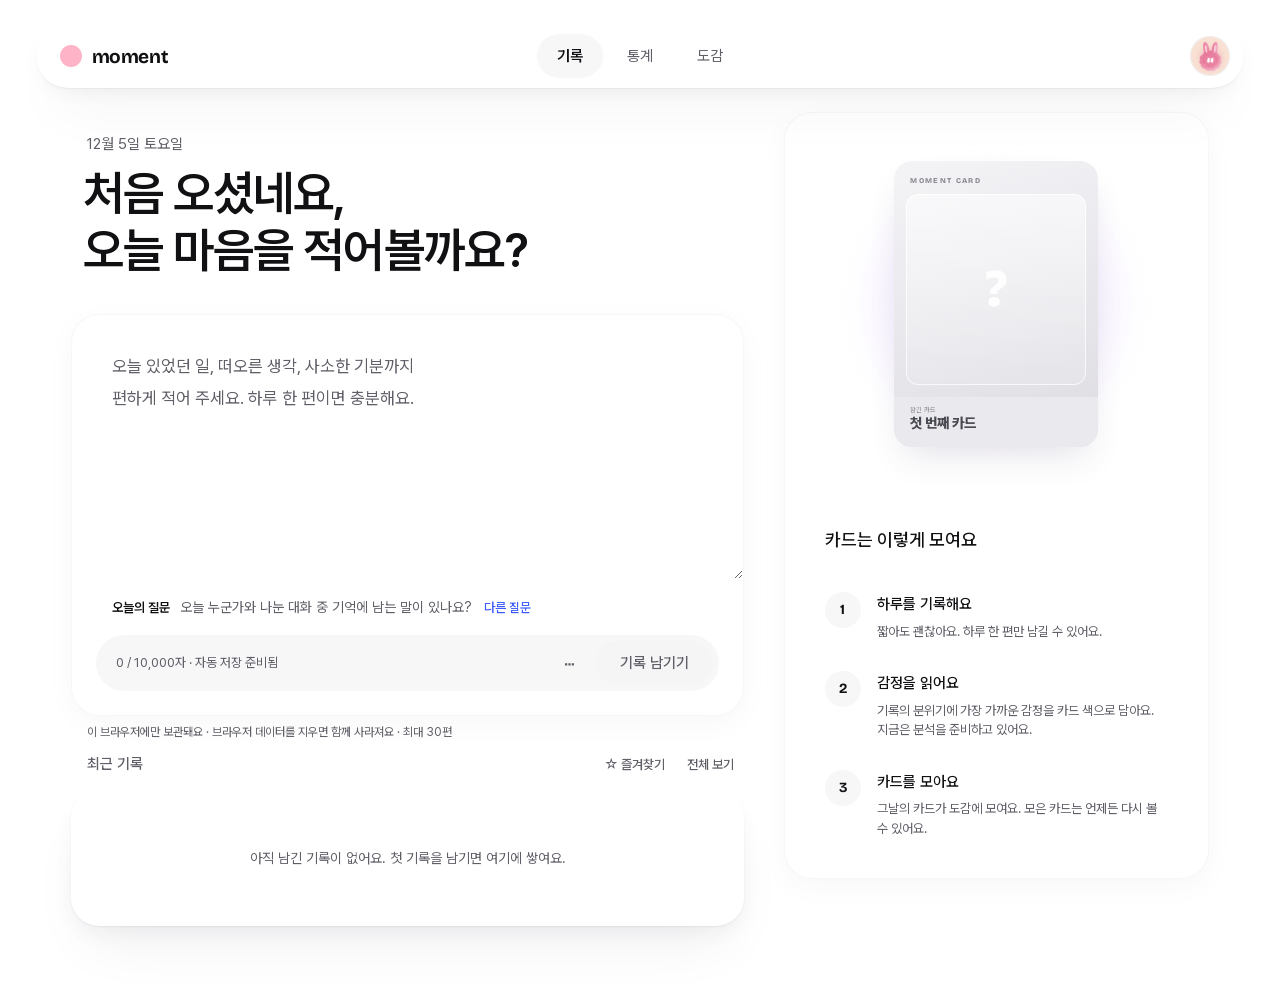
==== frontend/index.html @ 7b9e0612 "fix(frontend): show an analyzed card for today in demo data Today's demo record is 기쁨 3단계 so the rec" ====
<!doctype html>
<html lang="ko">
  <head>
    <meta charset="utf-8" />
    <meta name="viewport" content="width=device-width, initial-scale=1, viewport-fit=cover" />
    <meta name="theme-color" content="#FFF9DB" />
    <meta name="description" content="오늘의 작은 기록, 나만의 모먼트 카드" />
    <title>오늘의 모먼트</title>
    <script>
      /* Generated. Edit design/tokens/*.json. */
window.CardexDesignThemes = [{"id":"clean","name":"클린 화이트","description":"흰 바탕과 연회색 카드 · 또렷한 기본 테마","scheme":"light","colors":["#ffffff","#ffffff","#111114","#5f5f68","#3b5bfd","#ffffff","#f7f7f8","#f0f0f2"]},{"id":"night","name":"나이트","description":"코코아빛 밤 · 눈이 편한 다크","scheme":"dark","colors":["#211a16","#2c241f","#f2e8db","#b4a595","#d9a86c","#211a16","#382d27","#3a2f28"]},{"id":"blossom","name":"블러썸","description":"벚꽃빛 분홍과 장밋빛 포인트","scheme":"light","colors":["#fff6f6","#ffffff","#3a2a2e","#7b646a","#ae5b6e","#ffffff","#fbe9ec","#f6e1e5"]},{"id":"sage","name":"세이지","description":"차분한 풀빛 초록","scheme":"light","colors":["#f5f7f1","#ffffff","#263028","#606d62","#5a7d5d","#ffffff","#e9eee2","#e3e9dc"]},{"id":"mist","name":"미스트","description":"푸른빛 연회색 + 눈송이 · 첫눈","scheme":"light","colors":["#f4f7fb","#ffffff","#1f2a37","#5f6b7a","#5875ad","#ffffff","#e8eef6","#e2e8f1"]},{"id":"warm","name":"웜 페이퍼","description":"따뜻한 종이빛 크림","scheme":"light","colors":["#fbf7f2","#ffffff","#2b2623","#726a64","#a5606f","#ffffff","#f4eee7","#efe8e0"]},{"id":"grid","name":"모눈 다이어리","description":"모눈종이 + 줄노트 + 형광펜","scheme":"light","colors":["#faf9f5","#ffffff","#2b2a27","#6e6c65","#a9624f","#ffffff","#f3f1eb","#e8e4da"]},{"id":"candy","name":"캔디 스트라이프","description":"파스텔 줄무늬 + 별","scheme":"light","colors":["#fff7c4","#ffffff","#2e3440","#676e7c","#ab577b","#ffffff","#fff0f5","#f3edf2"]},{"id":"tearoom","name":"티룸","description":"발레코어 + 십자수 포인트 · 어두운 방 + 핑크 박스","scheme":"light","colors":["#2a2427","#f7f1ec","#3a2f31","#726266","#87616f","#ffffff","#eee5df","#eae0da"]},{"id":"glass","name":"프로스티드 글래스","description":"아이보리 + 피치·민트 빛 번짐 · 유리 패널","scheme":"light","colors":["#f3f3ec","#ffffff","#26302d","#5e6964","#9b685c","#ffffff","#ffffff","#ffffff"]}];

/* Display preferences only; runs before the first paint. */
(() => {
  "use strict";
  const themes = Object.freeze(window.CardexDesignThemes.map(Object.freeze));
  const prefix="moment-card:diary-simple-v3:", modeKey=prefix+"color-scheme", themeKey=prefix+"appearance";
  // Soft UI v1.1 (2026-11-20): one picker, each theme carries its own light/dark scheme.
  // Saved IDs from the previous 11-theme set move to the closest new theme.
  const LEGACY = Object.freeze({paper:"warm",retro:"warm",sunset:"warm",editorial:"clean",aurora:"glass",lemon:"candy",forest:"sage",starlight:"night",doodle:"grid"});
  const DEFAULT = "clean";
  const validTheme=v=>themes.some(t=>t.id===v);
  const migrate=v=>validTheme(v)?v:(validTheme(LEGACY[v])?LEGACY[v]:DEFAULT);
  const read=k=>{try{return localStorage.getItem(k);}catch{return null;}};
  function persist(k,v){try{localStorage.setItem(k,v);}catch{/* Selection still works for this session. */}}
  // Card effects are always on (product decision 2026-11-19); the old card-motion key is ignored.
  const motion="on";
  const stored=read(themeKey);
  let theme=migrate(stored);
  if (stored && stored!==theme) persist(themeKey,theme);
  const scheme=()=>themes.find(t=>t.id===theme).scheme;
  function sync(){
    document.querySelectorAll('[name="appearance"]').forEach(c=>c.checked=c.value===theme);
  }
  function apply(){
    const resolved=scheme(), root=document.documentElement;
    root.dataset.appearance=theme;
    root.dataset.theme=resolved;
    root.dataset.motion=motion;
    root.style.colorScheme=resolved;
    document.querySelector('meta[name="theme-color"]')?.setAttribute("content",themes.find(t=>t.id===theme).colors[0]);
    sync();window.dispatchEvent(new Event("cardex-theme-change"));
  }
  function setTheme(v){if(validTheme(v)){theme=v;persist(themeKey,v);apply();}}
  // Kept for callers of the old API: the scheme now follows the theme, and card effects stay on.
  function set(){}
  function setMotion(){}
  window.CardexTheme=Object.freeze({themes,legacy:LEGACY,defaultTheme:DEFAULT,migrate,sync,set,setTheme,setMotion,getMotion:()=>motion,getTheme:()=>theme,getPreference:scheme,getResolvedMode:()=>document.documentElement.dataset.theme});
  // The old light/dark preference is no longer read.
  try{localStorage.removeItem(modeKey);}catch{/* Nothing to clean up. */}
  window.addEventListener("storage",e=>{
    if(e.key===themeKey||e.key===null){theme=migrate(read(themeKey));apply();}
  });
  document.addEventListener("change",e=>{
    if(e.target.name==="appearance")setTheme(e.target.value);
  });
  apply();
})();

    </script>
    <style>
      @font-face{font-family:"Moment Sans";font-style:normal;font-weight:45 930;font-display:swap;src:url([data-uri]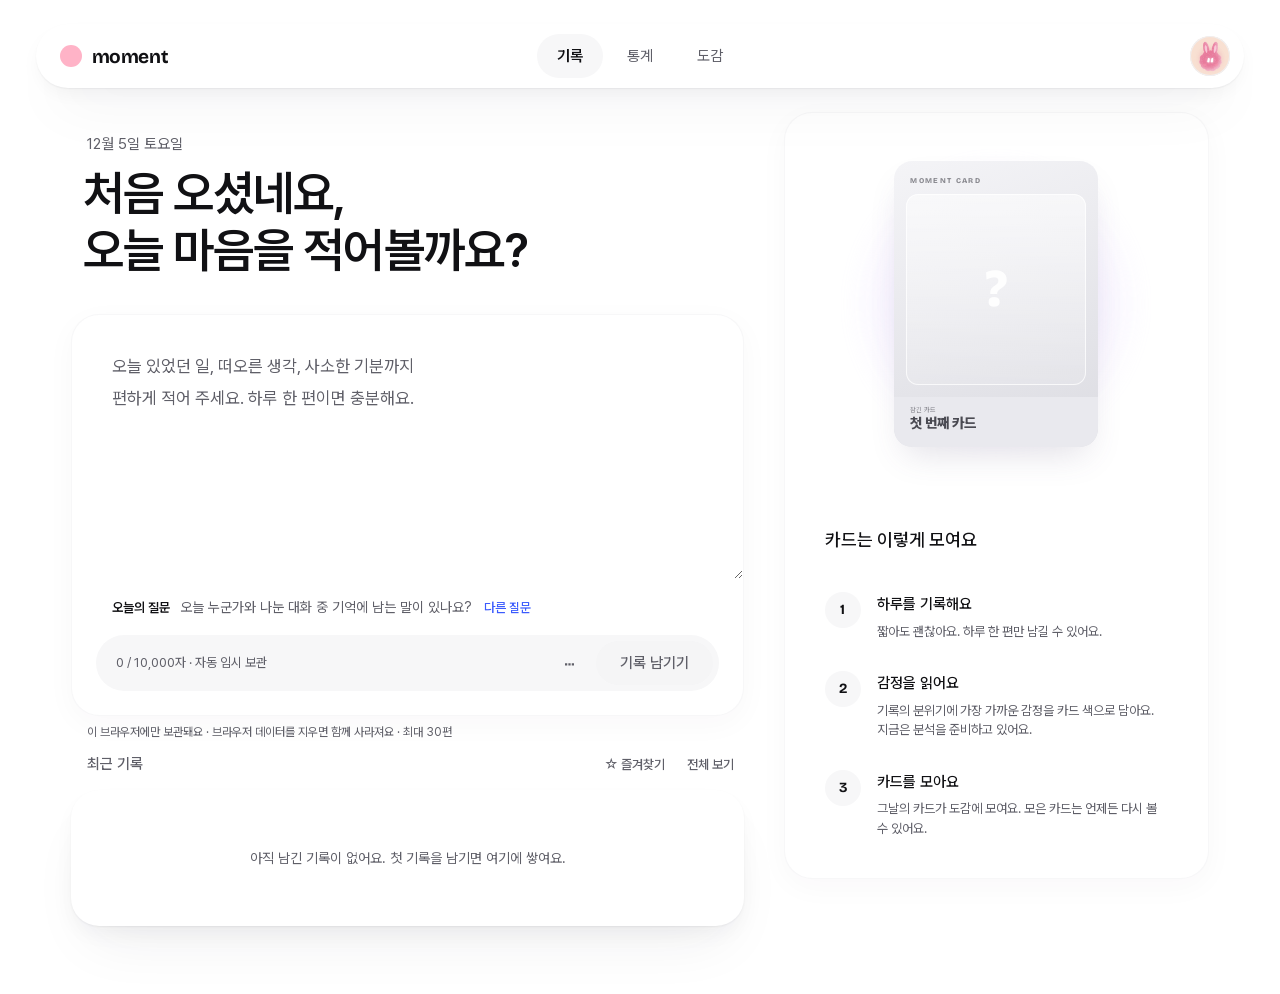
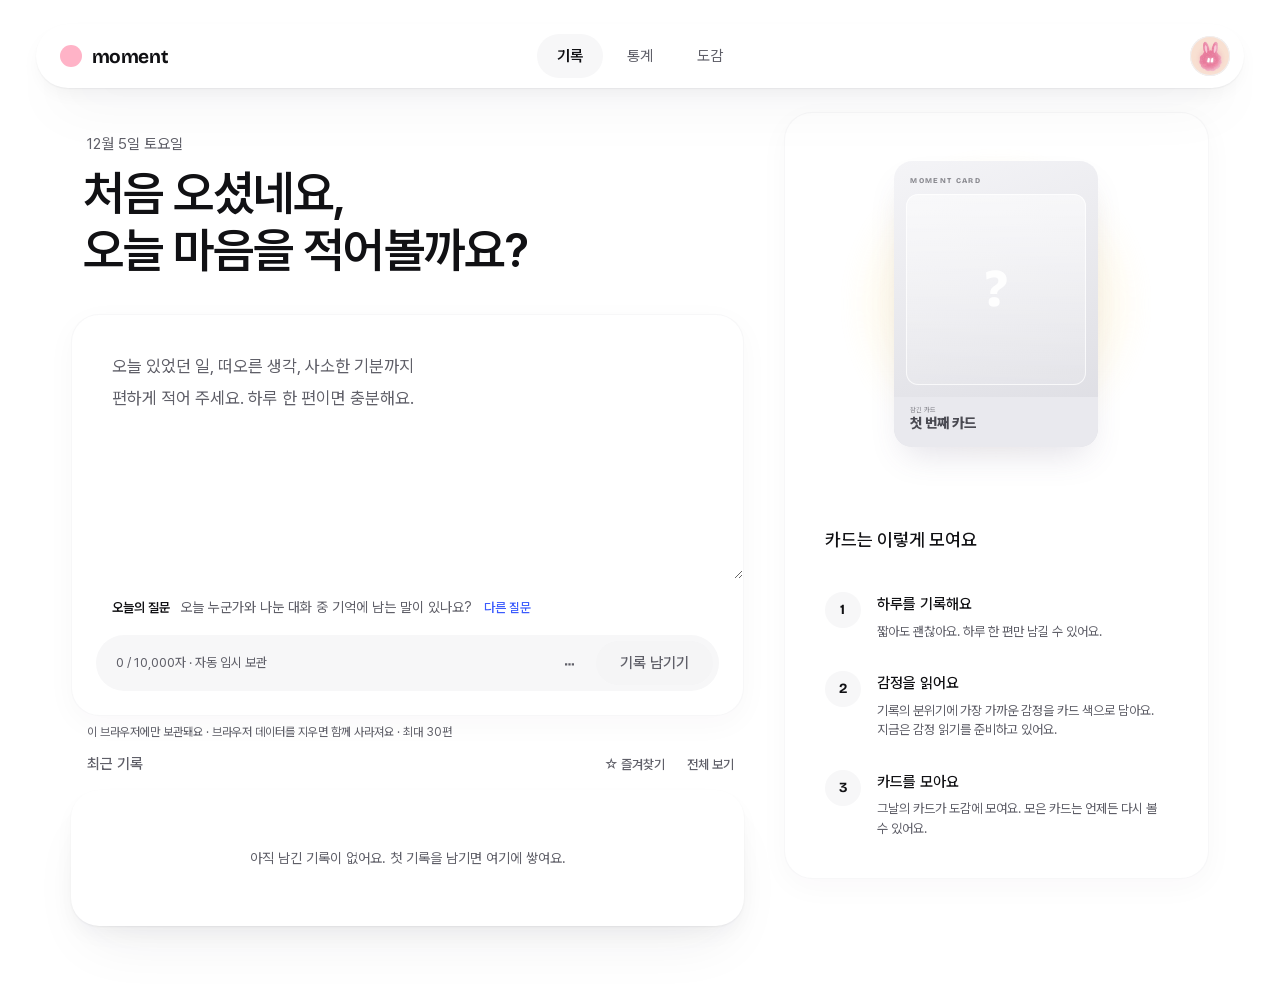
